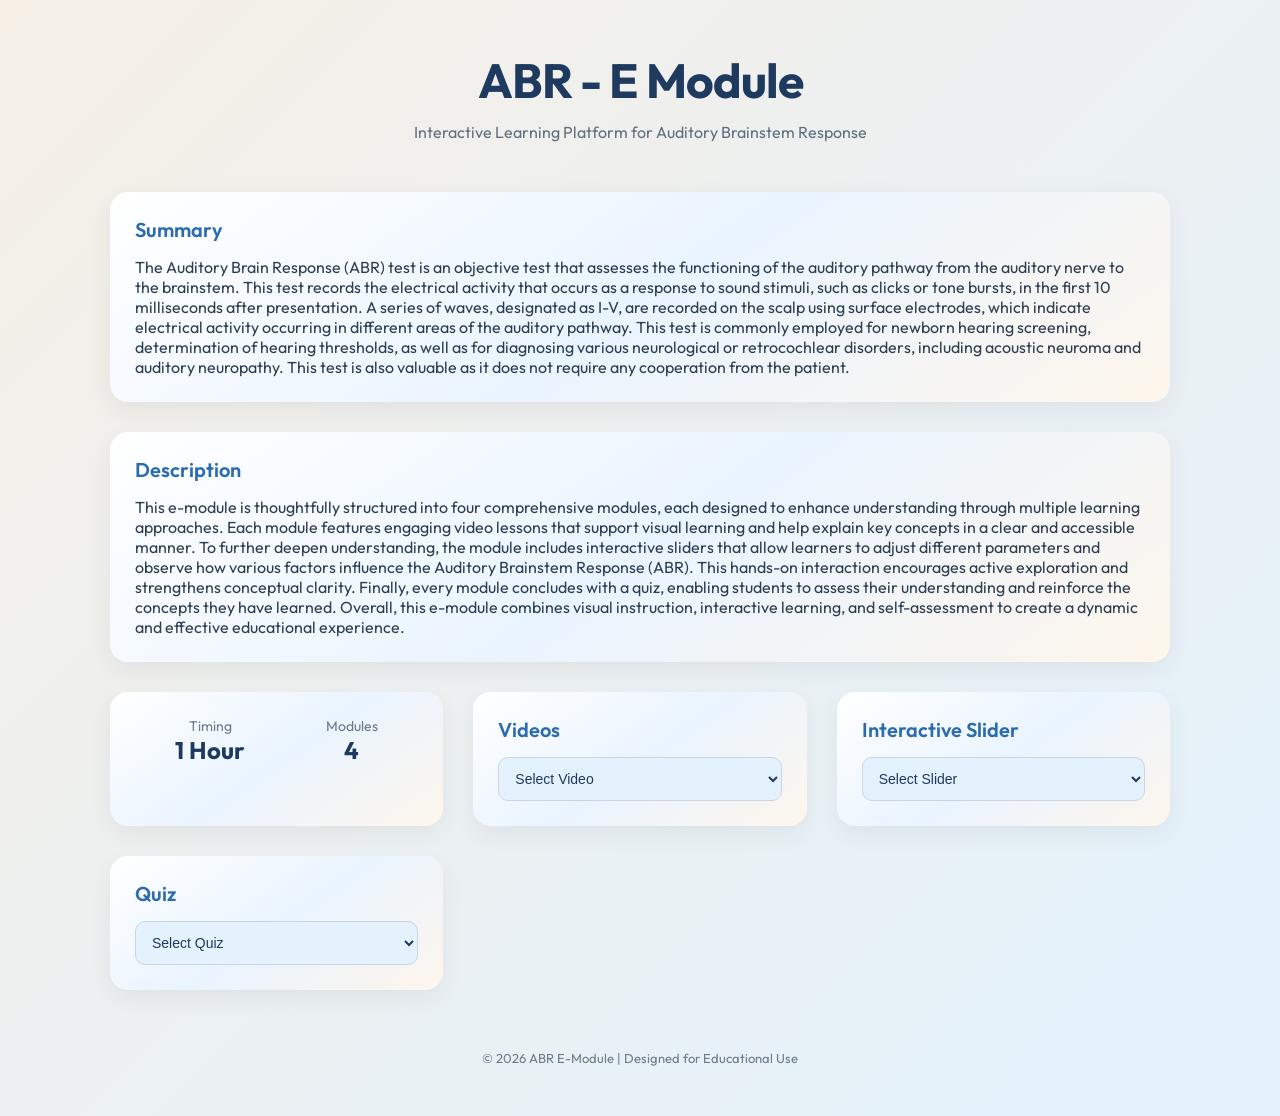
==== index.html @ 86ad8893 "Updated video links" ====
<!doctype html>
<html lang="en">
  <head>
    <meta charset="UTF-8" />
    <title>ABR - E Module</title>
    <meta name="viewport" content="width=device-width, initial-scale=1.0" />
    <link rel="stylesheet" href="./index.css" />
  </head>
  <body>
    <div class="wrapper">
      <header class="hero">
        <h1>ABR - E Module</h1>
        <p class="subtitle">
          Interactive Learning Platform for Auditory Brainstem Response
        </p>
      </header>

      <section class="content-grid">
        <div class="card full-width">
          <h2>Summary</h2>
          <p>
            The Auditory Brain Response (ABR) test is an objective test that
            assesses the functioning of the auditory pathway from the auditory
            nerve to the brainstem. This test records the electrical activity
            that occurs as a response to sound stimuli, such as clicks or tone
            bursts, in the first 10 milliseconds after presentation. A series of
            waves, designated as I-V, are recorded on the scalp using surface
            electrodes, which indicate electrical activity occurring in
            different areas of the auditory pathway. This test is commonly
            employed for newborn hearing screening, determination of hearing
            thresholds, as well as for diagnosing various neurological or
            retrocochlear disorders, including acoustic neuroma and auditory
            neuropathy. This test is also valuable as it does not require any
            cooperation from the patient.
          </p>
        </div>

        <div class="card full-width">
          <h2>Description</h2>
          <p>
            This e-module is thoughtfully structured into four comprehensive
            modules, each designed to enhance understanding through multiple
            learning approaches. Each module features engaging video lessons
            that support visual learning and help explain key concepts in a
            clear and accessible manner. To further deepen understanding, the
            module includes interactive sliders that allow learners to adjust
            different parameters and observe how various factors influence the
            Auditory Brainstem Response (ABR). This hands-on interaction
            encourages active exploration and strengthens conceptual clarity.
            Finally, every module concludes with a quiz, enabling students to
            assess their understanding and reinforce the concepts they have
            learned. Overall, this e-module combines visual instruction,
            interactive learning, and self-assessment to create a dynamic and
            effective educational experience.
          </p>
        </div>

        <div class="card info-box">
          <div class="info-item">
            <span class="info-title">Timing</span>
            <span class="info-value">1 Hour</span>
          </div>
          <div class="info-item">
            <span class="info-title">Modules</span>
            <span class="info-value">4</span>
          </div>
        </div>

        <div class="card">
          <h2>Videos</h2>
          <select onchange="navigate(this)">
            <option value="" disabled selected>Select Video</option>
            <option value="https://youtu.be/kC1UdujypwA">Video 1</option>
            <option value="https://youtu.be/OAjWIKb3iAA">Video 2</option>
            <option value="https://youtu.be/CA9eUznRiw0">Video 3</option>
            <option value="https://youtu.be/gljOh7OkrJ0">Video 4</option>
          </select>
        </div>

        <div class="card half-width">
          <h2>Interactive Slider</h2>
          <select onchange="navigate(this)">
            <option value="" disabled selected>Select Slider</option>
            <option value="Intensity.html">
              Slider 1 - Effect of Intensity
            </option>
            <option value="Rate.html">Slider 2 - Effect of Rate</option>
            <option value="Artifact library.html">
              Slider 3 - Artifact Library
            </option>
          </select>
        </div>

        <div class="card half-width">
          <h2>Quiz</h2>
          <select onchange="navigate(this)">
            <option value="" disabled selected>Select Quiz</option>
            <option value="Quiz-1.html">Quiz 1</option>
            <option value="Quiz-2.html">Quiz 2</option>
            <option value="Quiz-3.html">Quiz 3</option>
            <option value="Quiz-4.html">Quiz 4</option>
          </select>
        </div>
      </section>

      <footer>© 2026 ABR E-Module | Designed for Educational Use</footer>
    </div>

    <script>
      function navigate(selectElement) {
        const value = selectElement.value;
        if (value !== "") {
          window.location.href = value;
          selectElement.selectedIndex = 0; // reset to placeholder
        }
      }
    </script>
  </body>
</html>
---- index.css ----
@import url("https://fonts.googleapis.com/css2?family=Outfit:wght@400;600;700&display=swap");

* {
  margin: 0;
  padding: 0;
  box-sizing: border-box;
}

body {
  font-family: "Outfit", sans-serif;
  background: linear-gradient(135deg, #f5efe6, #e3f2fd);
  color: #2c3e50;
}

.wrapper {
  max-width: 1100px;
  margin: auto;
  padding: 50px 20px;
}

/* HERO SECTION */

.hero {
  text-align: center;
  margin-bottom: 50px;
}

.hero h1 {
  font-size: 48px;
  font-weight: 700;
  letter-spacing: -1px;
  color: #1f3a5f; /* deep navy */
}

.subtitle {
  margin-top: 12px;
  font-size: 16px;
  color: #5f6f81;
}

/* GRID LAYOUT */

.content-grid {
  display: grid;
  grid-template-columns: repeat(3, 1fr);
  gap: 30px;
}

.full-width {
  grid-column: 1 / -1;
}

/* CARD DESIGN */

/* CARD DESIGN WITH GRADIENT */

.card {
  background: linear-gradient(145deg, #ffffff 0%, #eaf4ff 50%, #fdf6ec 100%);
  border-radius: 18px;
  padding: 25px;
  box-shadow: 0 8px 25px rgba(0, 0, 0, 0.06);
  transition: all 0.3s ease;
}

.card:hover {
  transform: translateY(-6px);
  box-shadow: 0 12px 30px rgba(0, 0, 0, 0.08);
}

.card:hover {
  transform: translateY(-6px);
  box-shadow: 0 12px 30px rgba(0, 0, 0, 0.08);
}

.card h2 {
  margin-bottom: 15px;
  font-size: 20px;
  font-weight: 600;
  color: #2b6cb0; /* soft blue */
}

/* INFO BOX */

.info-box {
  display: flex;
  justify-content: space-around;
  text-align: center;
}

.info-title {
  display: block;
  font-size: 14px;
  color: #6c7a89;
}

.info-value {
  font-size: 24px;
  font-weight: 700;
  margin-top: 6px;
  color: #1f3a5f;
}

/* DROPDOWN */

select {
  width: 100%;
  padding: 12px;
  border-radius: 10px;
  border: 1px solid #cbd5e1;
  outline: none;
  font-size: 14px;
  font-weight: 500;
  background-color: #e3f2fd; /* light blue */
  color: #1f3a5f; /* dark readable text */
  cursor: pointer;
  transition: 0.3s ease;
}

select:hover {
  background-color: #d0e8f8;
}

select option {
  background-color: #ffffff;
  color: #1f3a5f;
}

/* FOOTER */

footer {
  text-align: center;
  margin-top: 60px;
  font-size: 13px;
  color: #6c7a89;
}
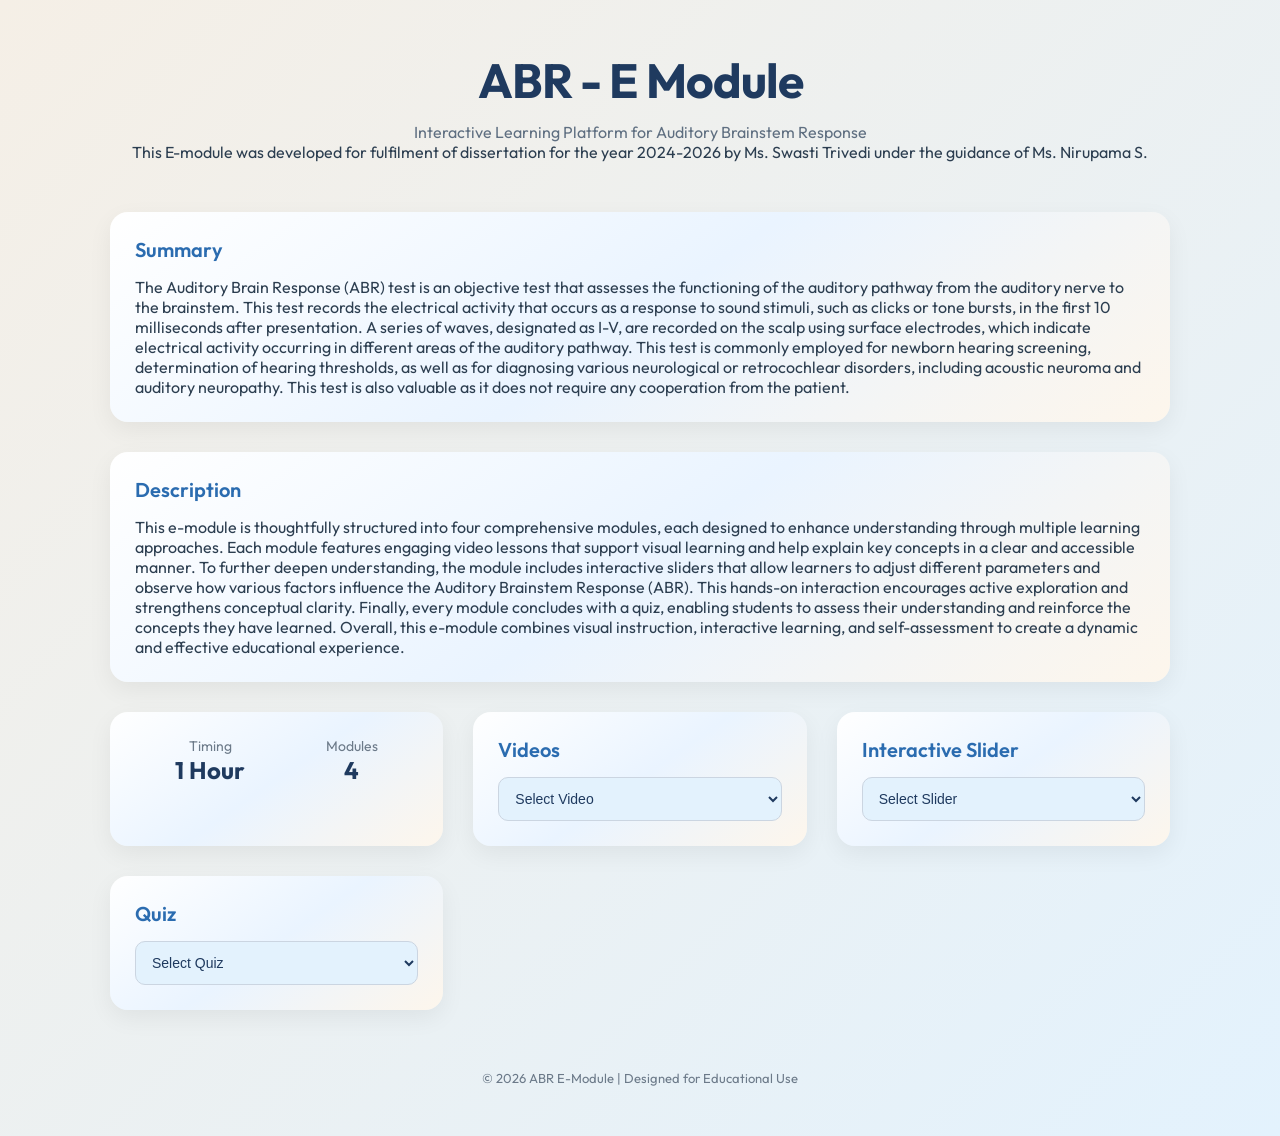
==== commit 9dae4745: "Update index.html" ====
--- a/index.html
+++ b/index.html
@@ -13,8 +13,10 @@
         <p class="subtitle">
           Interactive Learning Platform for Auditory Brainstem Response
         </p>
+        <p class="acknoledgment">
+          This E-module was developed for fulfilment of dissertation for the year  2024-2026 by Ms. Swasti Trivedi under the guidance of Ms. Nirupama S.
+        </p>
       </header>
-
       <section class="content-grid">
         <div class="card full-width">
           <h2>Summary</h2>
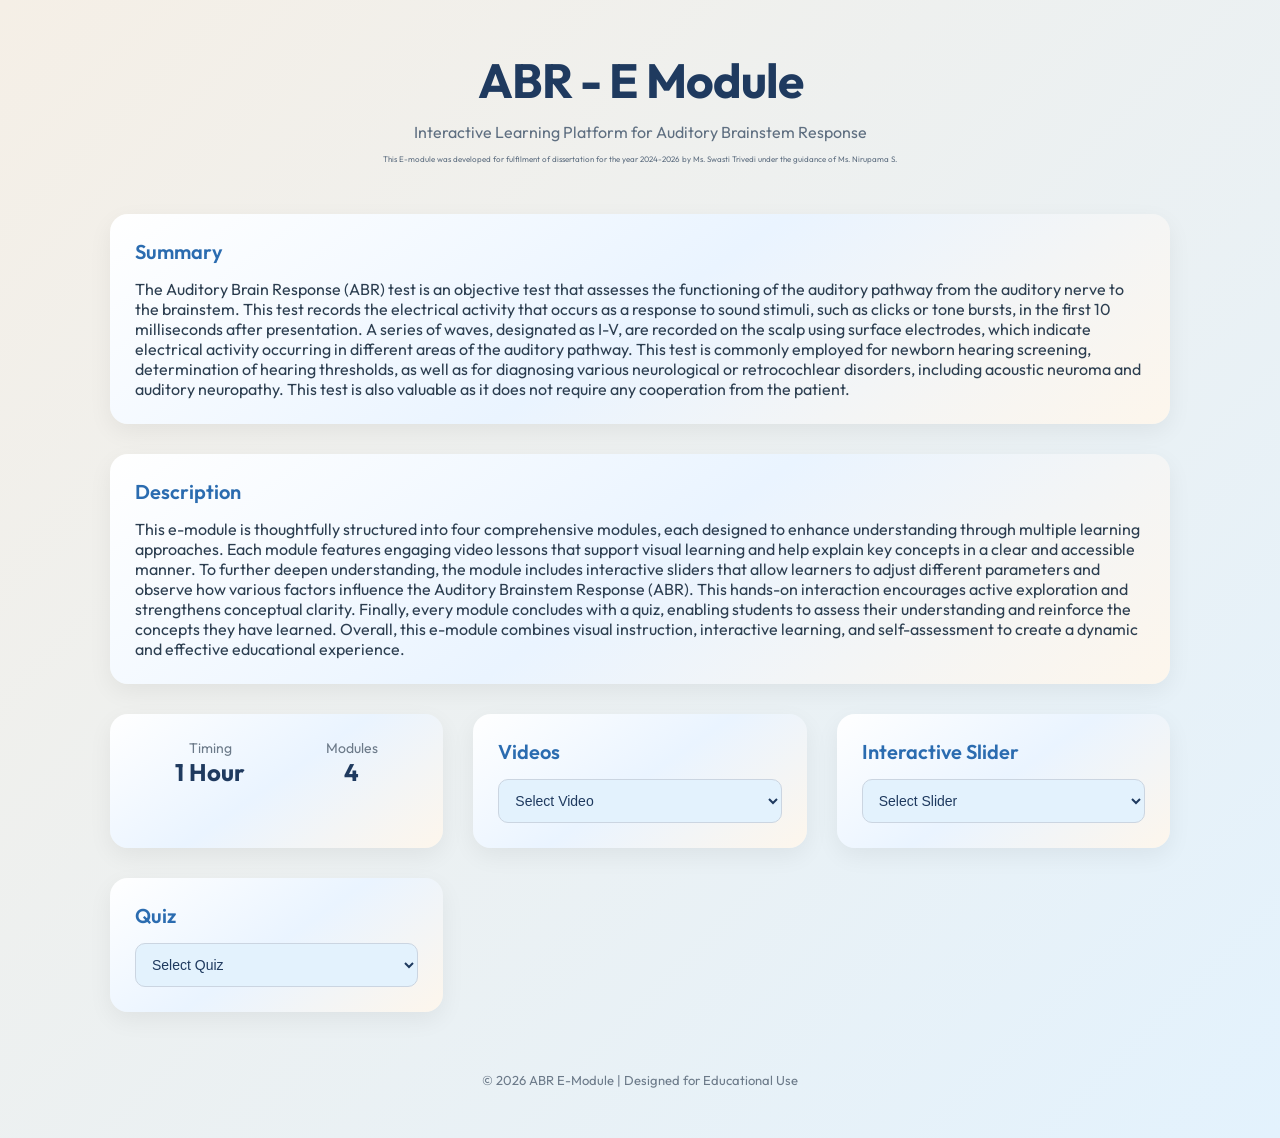
==== commit 2846f4c5: "Update index.html" ====
--- a/index.html
+++ b/index.html
@@ -13,7 +13,7 @@
         <p class="subtitle">
           Interactive Learning Platform for Auditory Brainstem Response
         </p>
-        <p class="acknoledgment">
+        <p class="acknoledgment" style="font-size:8px;">
           This E-module was developed for fulfilment of dissertation for the year  2024-2026 by Ms. Swasti Trivedi under the guidance of Ms. Nirupama S.
         </p>
       </header>
--- a/index.css
+++ b/index.css
@@ -35,6 +35,12 @@
 .subtitle {
   margin-top: 12px;
   font-size: 16px;
+  color: #5f6f81;
+}
+
+.acknoledgment{
+  margin-top: 12px;
+  font-size: 8px;
   color: #5f6f81;
 }
 
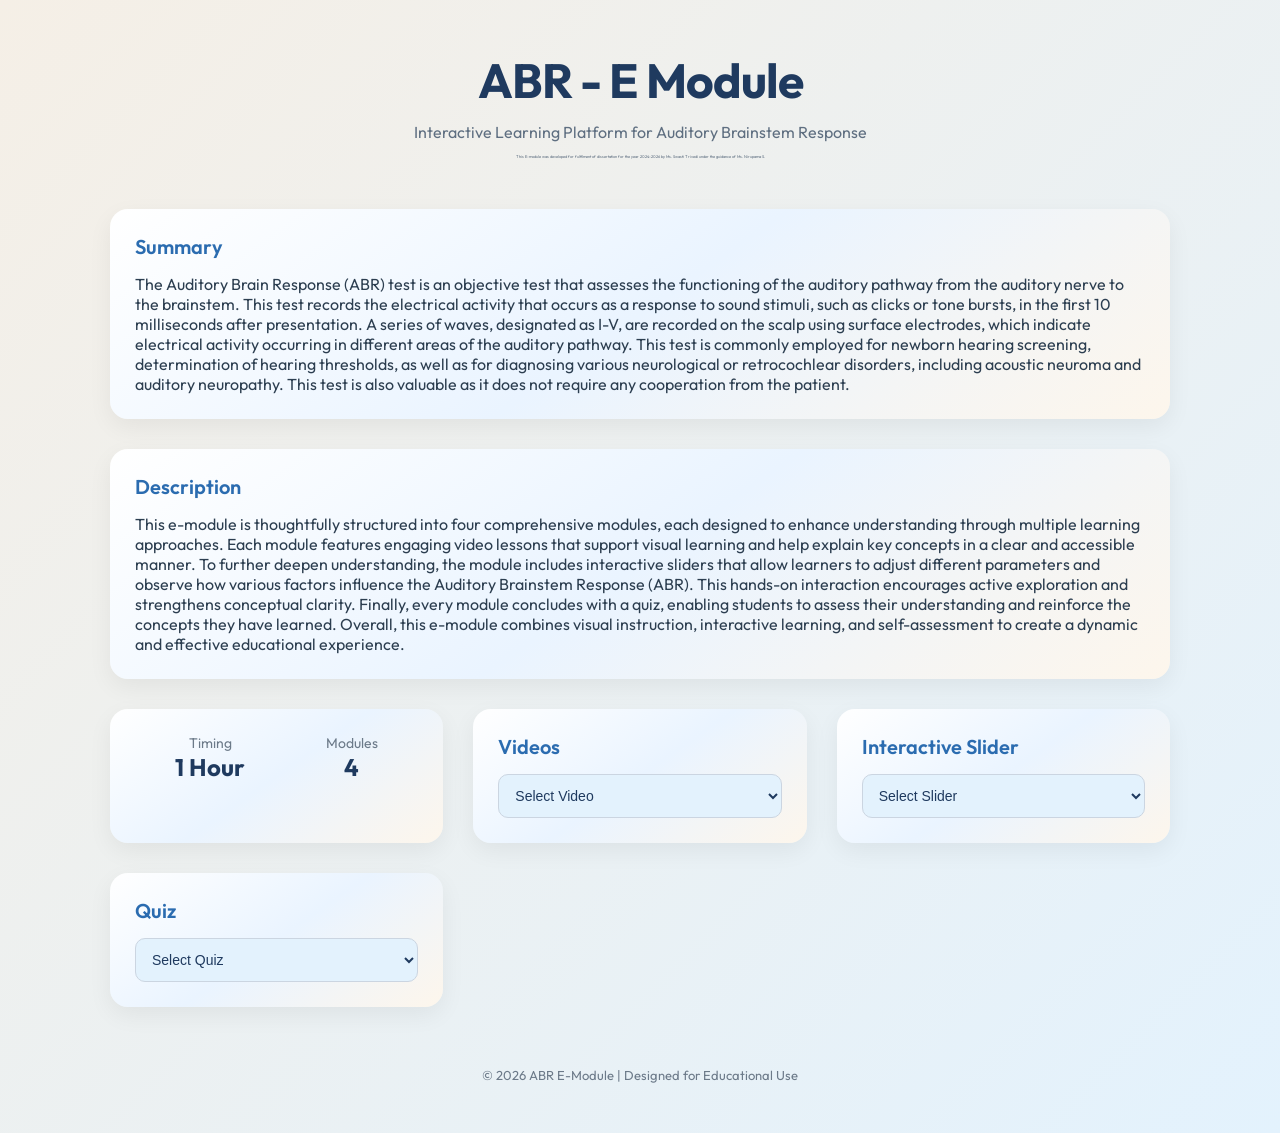
==== commit 94a6d4bc: "Update index.html" ====
--- a/index.html
+++ b/index.html
@@ -13,7 +13,7 @@
         <p class="subtitle">
           Interactive Learning Platform for Auditory Brainstem Response
         </p>
-        <p class="acknoledgment" style="font-size:8px;">
+        <p class="acknoledgment" style="font-size:4px;">
           This E-module was developed for fulfilment of dissertation for the year  2024-2026 by Ms. Swasti Trivedi under the guidance of Ms. Nirupama S.
         </p>
       </header>
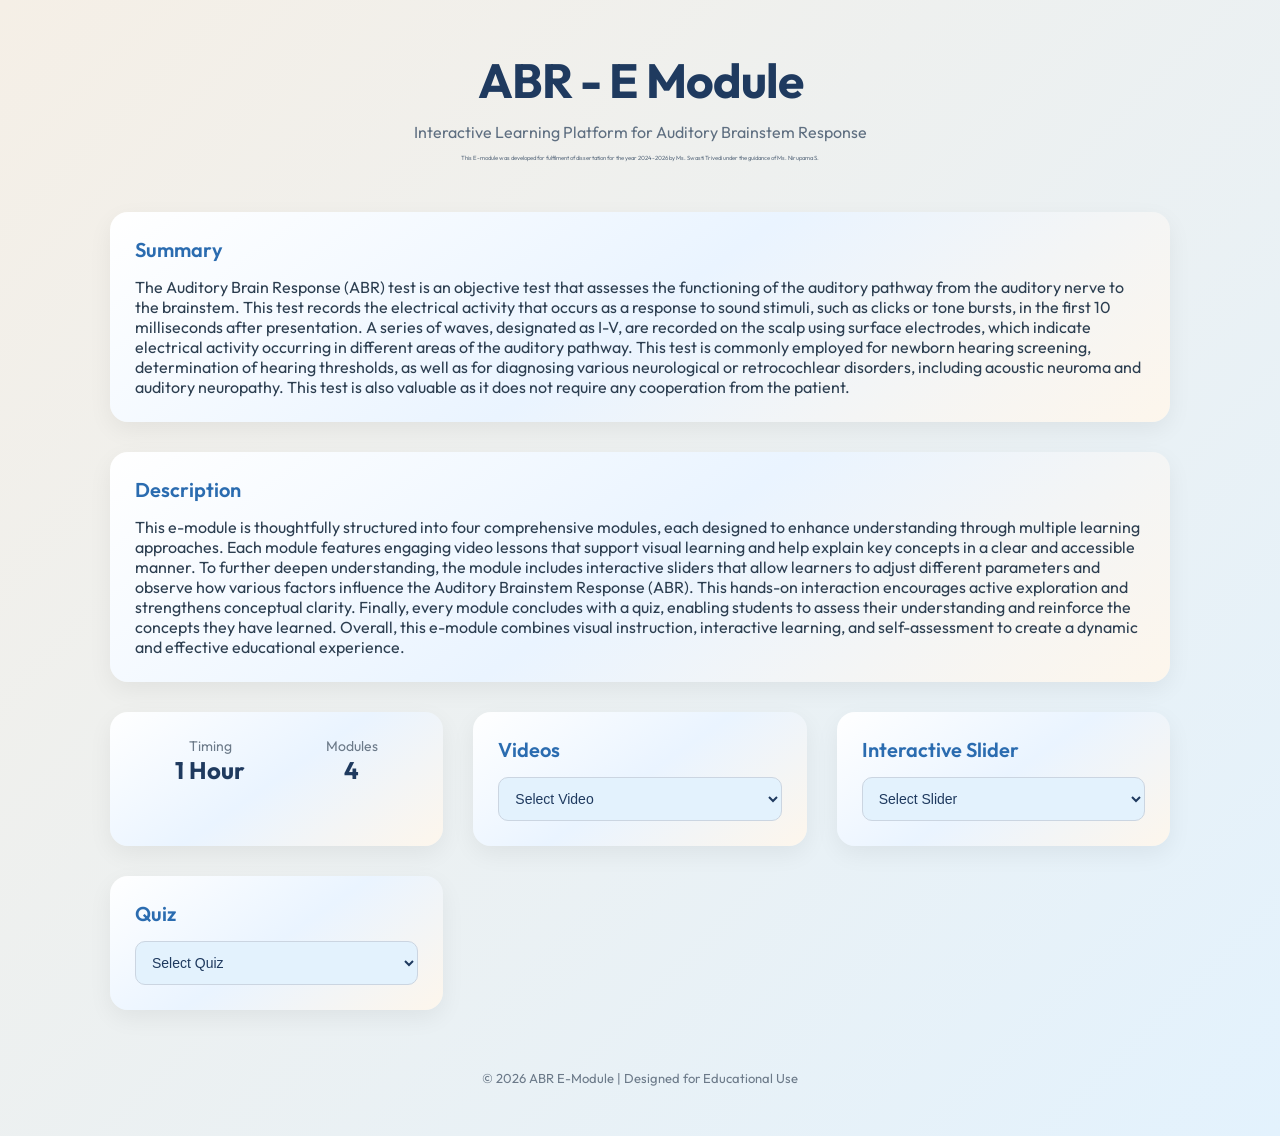
==== commit cfb22933: "Update index.html" ====
--- a/index.html
+++ b/index.html
@@ -13,7 +13,7 @@
         <p class="subtitle">
           Interactive Learning Platform for Auditory Brainstem Response
         </p>
-        <p class="acknoledgment" style="font-size:4px;">
+        <p class="acknoledgment" style="font-size:6px;">
           This E-module was developed for fulfilment of dissertation for the year  2024-2026 by Ms. Swasti Trivedi under the guidance of Ms. Nirupama S.
         </p>
       </header>
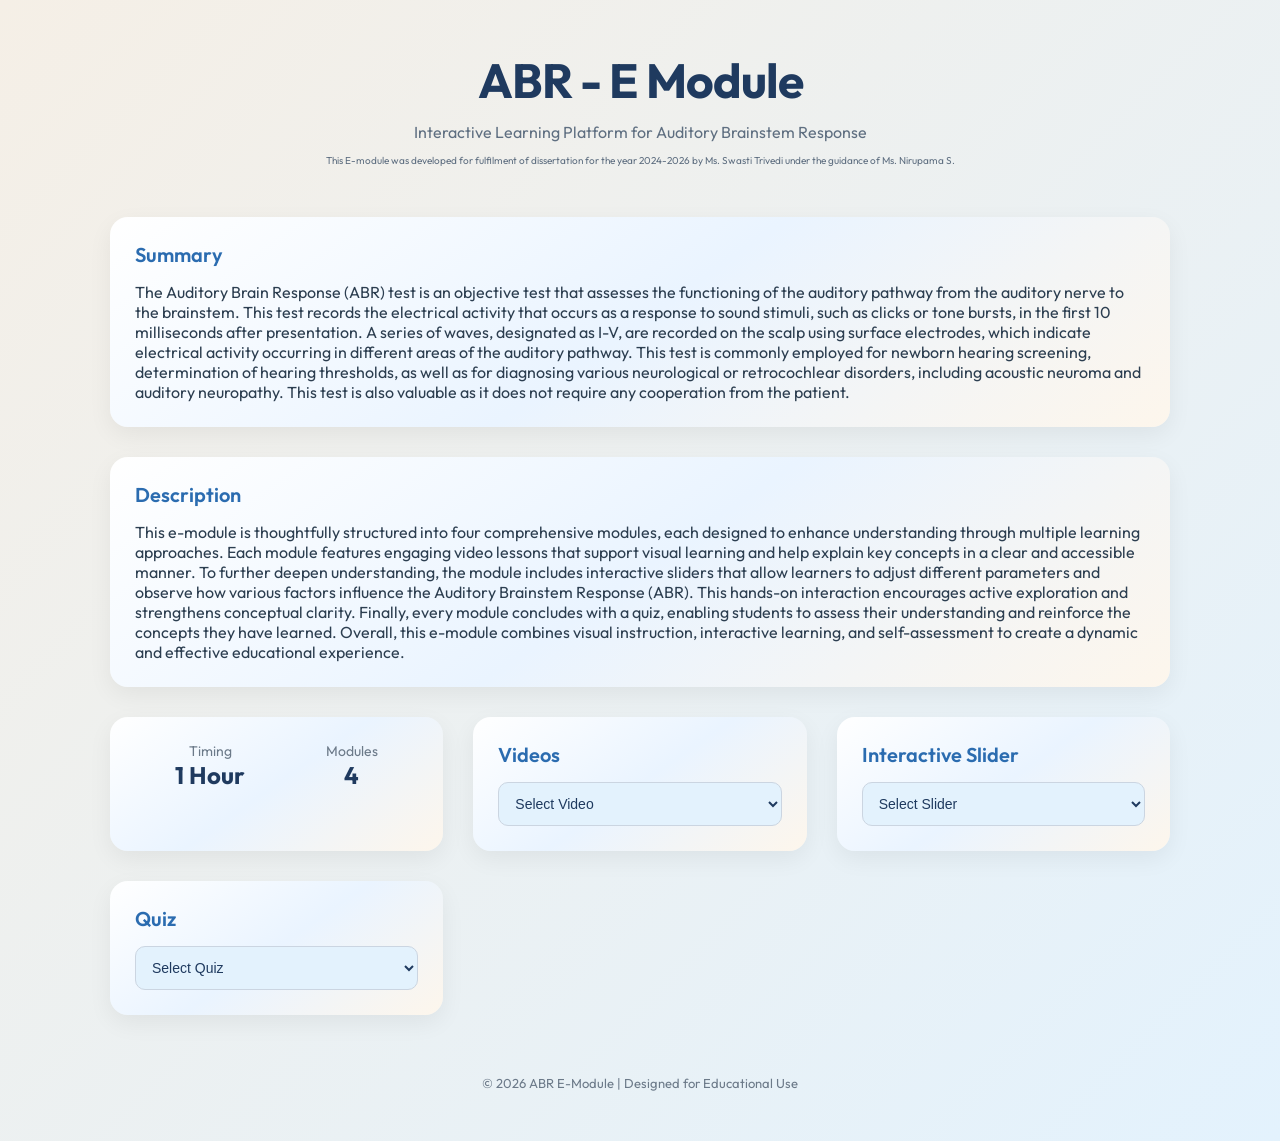
==== commit c28b082d: "Update index.html" ====
--- a/index.html
+++ b/index.html
@@ -13,7 +13,7 @@
         <p class="subtitle">
           Interactive Learning Platform for Auditory Brainstem Response
         </p>
-        <p class="acknoledgment" style="font-size:6px;">
+        <p class="acknoledgment" style="font-size:10px;">
           This E-module was developed for fulfilment of dissertation for the year  2024-2026 by Ms. Swasti Trivedi under the guidance of Ms. Nirupama S.
         </p>
       </header>
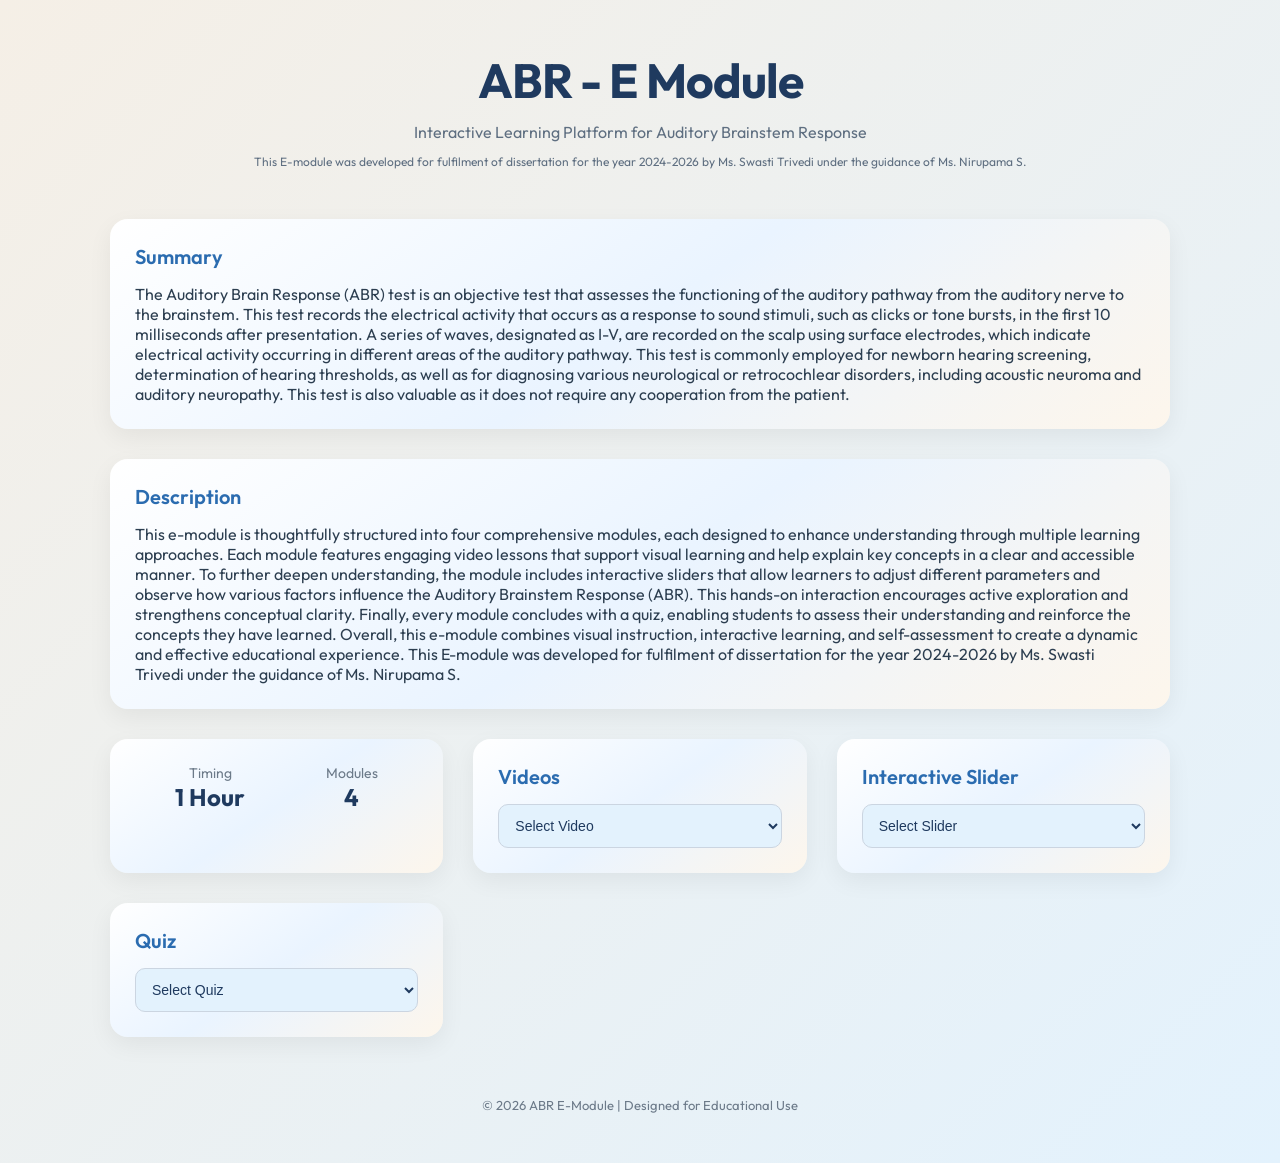
==== commit a6d1e76c: "Update index.html" ====
--- a/index.html
+++ b/index.html
@@ -13,7 +13,7 @@
         <p class="subtitle">
           Interactive Learning Platform for Auditory Brainstem Response
         </p>
-        <p class="acknoledgment" style="font-size:10px;">
+        <p class="acknoledgment" style="font-size:12px;">
           This E-module was developed for fulfilment of dissertation for the year  2024-2026 by Ms. Swasti Trivedi under the guidance of Ms. Nirupama S.
         </p>
       </header>
@@ -53,7 +53,7 @@
             assess their understanding and reinforce the concepts they have
             learned. Overall, this e-module combines visual instruction,
             interactive learning, and self-assessment to create a dynamic and
-            effective educational experience.
+            effective educational experience. This E-module was developed for fulfilment of dissertation for the year  2024-2026 by Ms. Swasti Trivedi under the guidance of Ms. Nirupama S.
           </p>
         </div>
 
--- a/index.css
+++ b/index.css
@@ -40,7 +40,6 @@
 
 .acknoledgment{
   margin-top: 12px;
-  font-size: 8px;
   color: #5f6f81;
 }
 
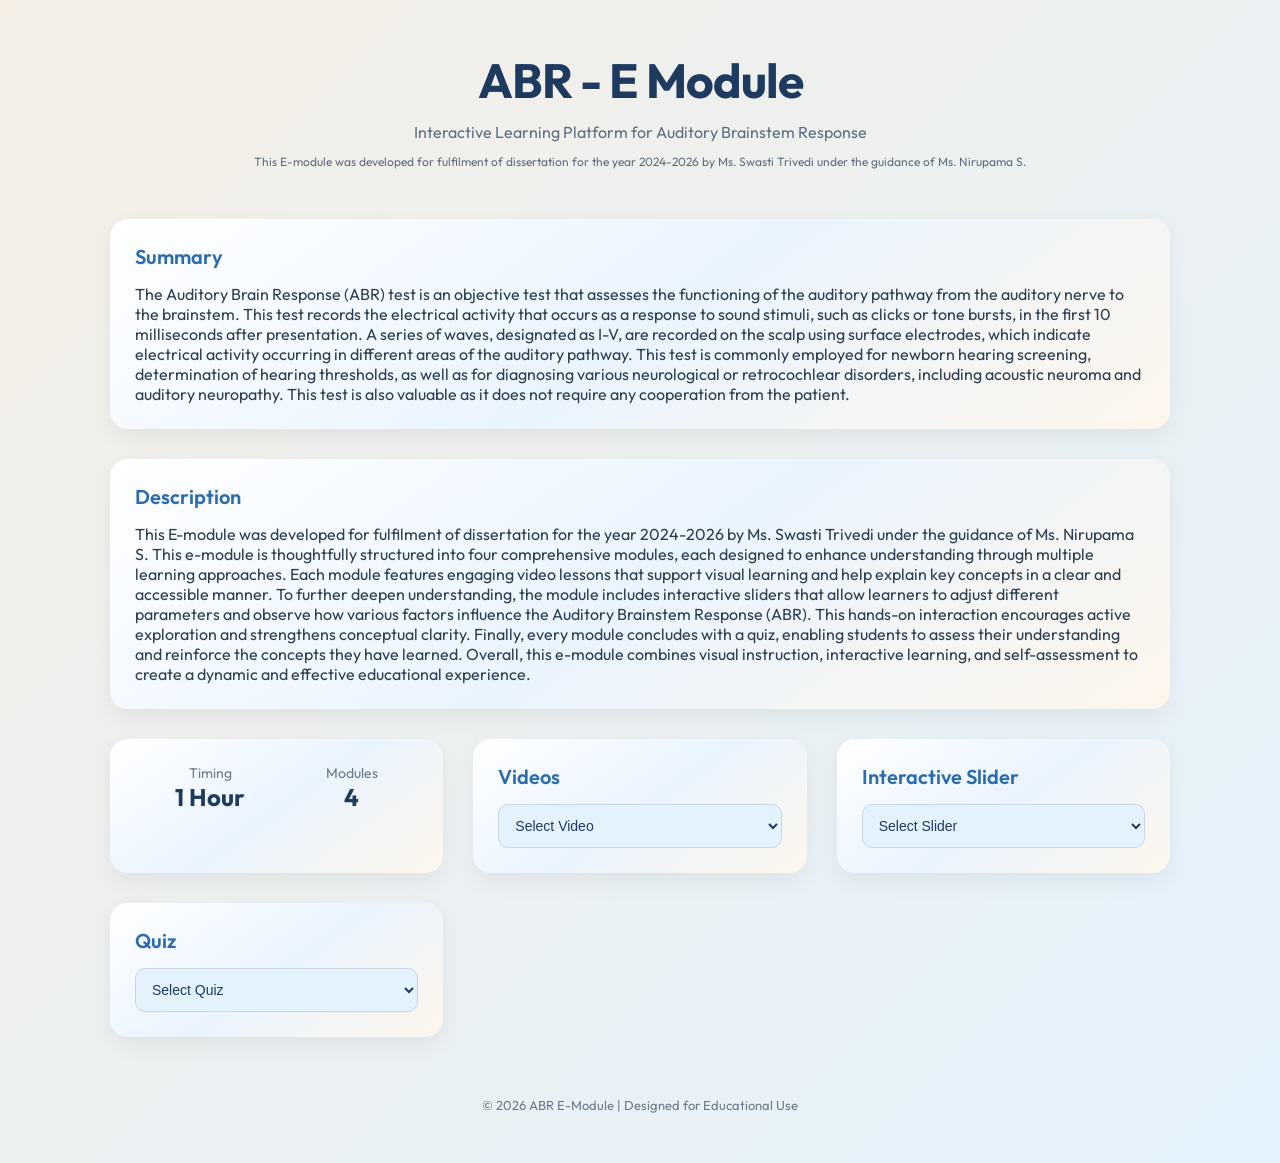
==== commit 7d6c2174: "Update index.html" ====
--- a/index.html
+++ b/index.html
@@ -40,6 +40,8 @@
         <div class="card full-width">
           <h2>Description</h2>
           <p>
+            This E-module was developed for fulfilment of dissertation for the 
+            year  2024-2026 by Ms. Swasti Trivedi under the guidance of Ms. Nirupama S.
             This e-module is thoughtfully structured into four comprehensive
             modules, each designed to enhance understanding through multiple
             learning approaches. Each module features engaging video lessons
@@ -53,7 +55,7 @@
             assess their understanding and reinforce the concepts they have
             learned. Overall, this e-module combines visual instruction,
             interactive learning, and self-assessment to create a dynamic and
-            effective educational experience. This E-module was developed for fulfilment of dissertation for the year  2024-2026 by Ms. Swasti Trivedi under the guidance of Ms. Nirupama S.
+            effective educational experience. 
           </p>
         </div>
 
